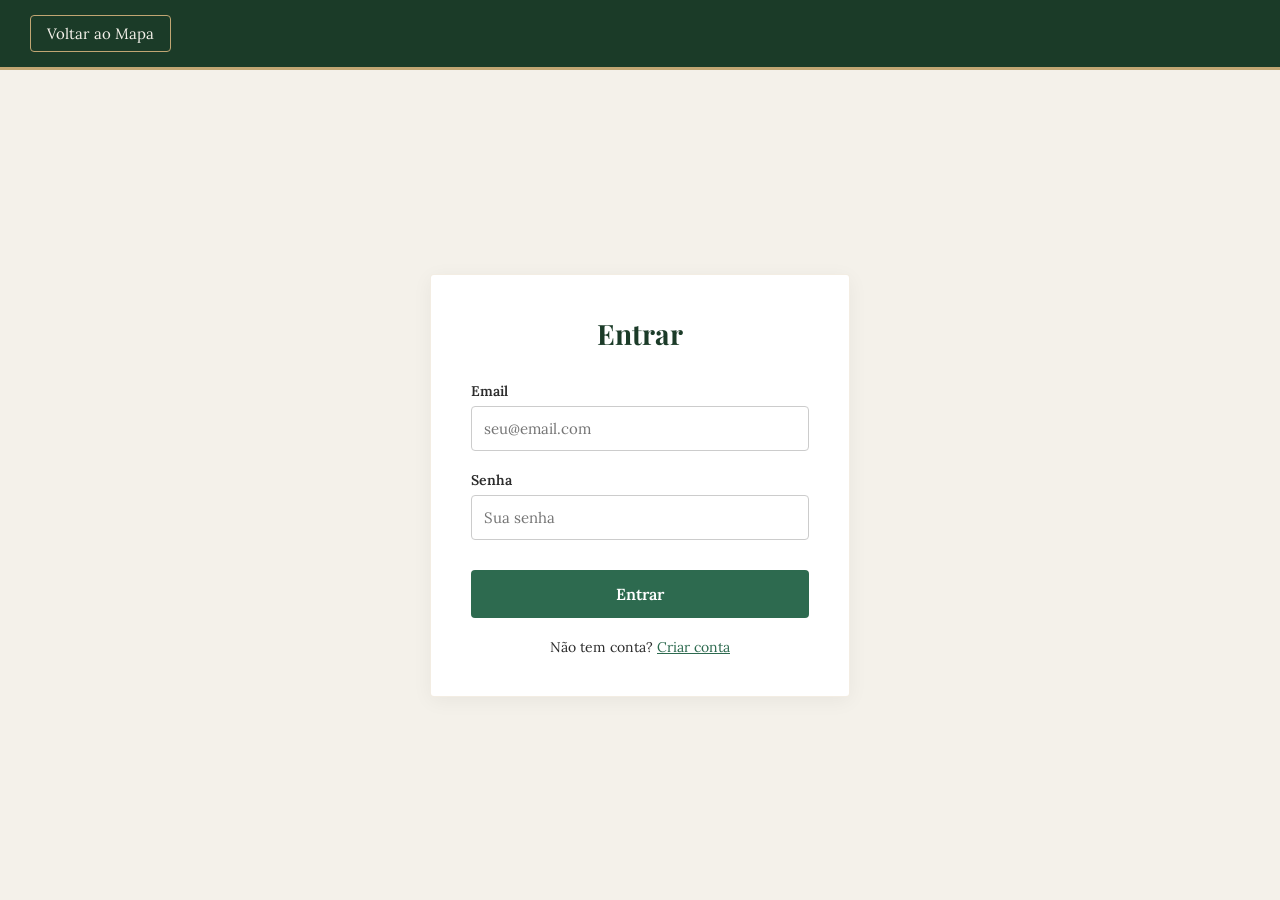
==== login.html @ 4533a6af "Add files via upload" ====
<!DOCTYPE html>
<html lang="pt-BR">
<head>
    <meta charset="UTF-8">
    <meta name="viewport" content="width=device-width, initial-scale=1.0">
    <title>Entrar - Mapa de Árvores</title>
    <link rel="preconnect" href="https://fonts.googleapis.com">
    <link rel="preconnect" href="https://fonts.gstatic.com" crossorigin>
    <link href="https://fonts.googleapis.com/css2?family=Lora:ital,wght@0,400;0,600;1,400&family=Playfair+Display:wght@600;700&display=swap" rel="stylesheet">
    <style>
        :root {
            --verde-profundo: #1b3b28;
            --verde-folha: #2d6a4f;
            --areia: #f4f1ea;
            --dourado: #c1a673;
            --texto: #2c2c2c;
        }

        * { box-sizing: border-box; }

        body {
            font-family: 'Lora', serif;
            background: var(--areia);
            color: var(--texto);
            margin: 0;
            min-height: 100vh;
            display: flex;
            flex-direction: column;
        }

        .navbar {
            height: 70px;
            background: var(--verde-profundo);
            border-bottom: 3px solid var(--dourado);
            display: flex;
            align-items: center;
            padding: 0 30px;
        }

        .voltar {
            color: var(--areia);
            text-decoration: none;
            font-size: 15px;
            padding: 8px 16px;
            border: 1px solid var(--dourado);
            border-radius: 4px;
            font-family: 'Lora', serif;
            transition: all 0.3s ease;
        }

        .voltar:hover { background: var(--dourado); color: var(--verde-profundo); }

        .container {
            flex: 1;
            display: flex;
            align-items: center;
            justify-content: center;
            padding: 40px 20px;
        }

        .card {
            background: white;
            padding: 40px;
            border-radius: 4px;
            box-shadow: 0 4px 20px rgba(0,0,0,0.05);
            border: 1px solid rgba(193, 166, 115, 0.2);
            width: 100%;
            max-width: 420px;
        }

        .card h1 {
            font-family: 'Playfair Display', serif;
            color: var(--verde-profundo);
            font-size: 28px;
            text-align: center;
            margin: 0 0 30px;
        }

        .form-group {
            margin-bottom: 20px;
        }

        .form-group label {
            display: block;
            margin-bottom: 6px;
            font-weight: 600;
            font-size: 14px;
        }

        .form-group input {
            width: 100%;
            padding: 12px;
            border: 1px solid #ccc;
            border-radius: 4px;
            font-family: 'Lora', serif;
            font-size: 15px;
            transition: border-color 0.3s;
        }

        .form-group input:focus {
            outline: none;
            border-color: var(--dourado);
        }

        .btn-acao {
            width: 100%;
            padding: 14px;
            border: none;
            border-radius: 4px;
            cursor: pointer;
            font-size: 16px;
            font-family: 'Lora', serif;
            font-weight: 600;
            transition: 0.3s;
            background: var(--verde-folha);
            color: white;
            margin-top: 10px;
        }

        .btn-acao:hover { background: var(--verde-profundo); }

        .btn-acao:disabled {
            opacity: 0.6;
            cursor: not-allowed;
        }

        .toggle-link {
            text-align: center;
            margin-top: 20px;
            font-size: 14px;
        }

        .toggle-link a {
            color: var(--verde-folha);
            cursor: pointer;
            text-decoration: underline;
        }

        .toggle-link a:hover {
            color: var(--verde-profundo);
        }

        .erro {
            background: #fef2f2;
            color: #b91c1c;
            border: 1px solid #fecaca;
            padding: 10px 14px;
            border-radius: 4px;
            font-size: 14px;
            margin-bottom: 20px;
            display: none;
        }

        .erro.show { display: block; }

        .cadastro-fields {
            display: none;
        }

        .cadastro-fields.show {
            display: block;
        }
    </style>
</head>
<body>
    <nav class="navbar">
        <a href="index.html" class="voltar">Voltar ao Mapa</a>
    </nav>

    <div class="container">
        <div class="card">
            <h1 id="titulo">Entrar</h1>

            <div class="erro" id="erro"></div>

            <form id="formAuth">
                <div class="cadastro-fields" id="cadastroFields">
                    <div class="form-group">
                        <label for="inputNome">Nome</label>
                        <input type="text" id="inputNome" placeholder="Seu nome" autocomplete="name">
                    </div>
                </div>

                <div class="form-group">
                    <label for="inputEmail">Email</label>
                    <input type="email" id="inputEmail" placeholder="seu@email.com" required autocomplete="email">
                </div>

                <div class="form-group">
                    <label for="inputSenha">Senha</label>
                    <input type="password" id="inputSenha" placeholder="Sua senha" required autocomplete="current-password">
                </div>

                <button type="submit" class="btn-acao" id="btnSubmit">Entrar</button>
            </form>

            <div class="toggle-link">
                <span id="toggleTexto">Não tem conta?</span>
                <a id="toggleLink">Criar conta</a>
            </div>
        </div>
    </div>

    <script src="auth.js"></script>
    <script>
        let isCadastro = false;

        const titulo = document.getElementById('titulo');
        const form = document.getElementById('formAuth');
        const btnSubmit = document.getElementById('btnSubmit');
        const erro = document.getElementById('erro');
        const cadastroFields = document.getElementById('cadastroFields');
        const inputNome = document.getElementById('inputNome');
        const inputEmail = document.getElementById('inputEmail');
        const inputSenha = document.getElementById('inputSenha');
        const toggleTexto = document.getElementById('toggleTexto');
        const toggleLink = document.getElementById('toggleLink');

        toggleLink.addEventListener('click', () => {
            isCadastro = !isCadastro;
            if (isCadastro) {
                titulo.textContent = 'Criar Conta';
                btnSubmit.textContent = 'Cadastrar';
                toggleTexto.textContent = 'Já tem conta?';
                toggleLink.textContent = 'Fazer login';
                cadastroFields.classList.add('show');
            } else {
                titulo.textContent = 'Entrar';
                btnSubmit.textContent = 'Entrar';
                toggleTexto.textContent = 'Não tem conta?';
                toggleLink.textContent = 'Criar conta';
                cadastroFields.classList.remove('show');
            }
            erro.classList.remove('show');
        });

        form.addEventListener('submit', async (e) => {
            e.preventDefault();
            erro.classList.remove('show');
            btnSubmit.disabled = true;
            btnSubmit.textContent = isCadastro ? 'Cadastrando...' : 'Entrando...';

            try {
                if (isCadastro) {
                    const nome = inputNome.value.trim();
                    if (!nome) throw new Error('Nome é obrigatório');
                    await register(nome, inputEmail.value, inputSenha.value);
                } else {
                    await login(inputEmail.value, inputSenha.value);
                }
                window.location.href = 'index.html';
            } catch (err) {
                erro.textContent = err.message;
                erro.classList.add('show');
            } finally {
                btnSubmit.disabled = false;
                btnSubmit.textContent = isCadastro ? 'Cadastrar' : 'Entrar';
            }
        });
    </script>
</body>
</html>
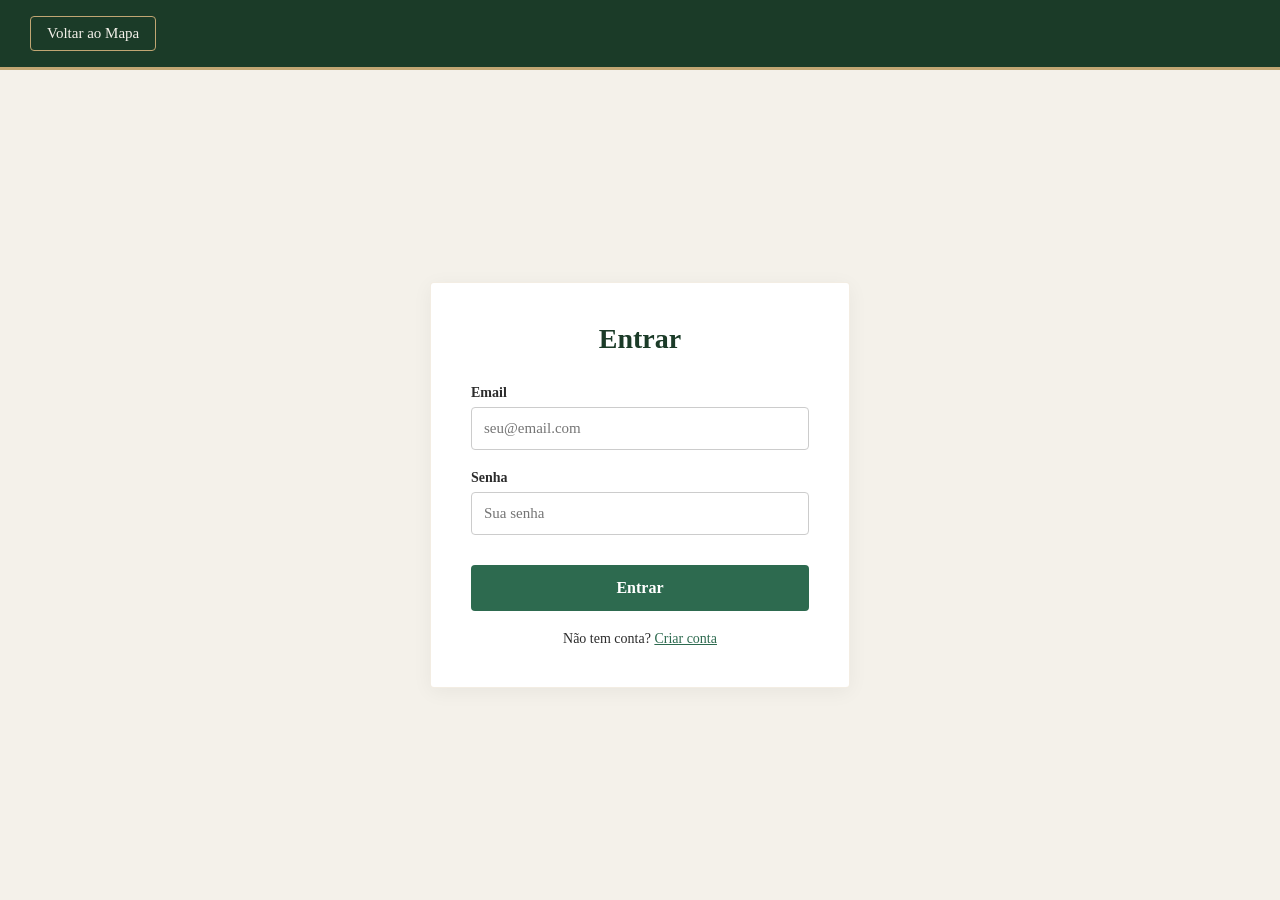
==== commit b08d4eb7: "Update login.html" ====
--- a/login.html
+++ b/login.html
@@ -3,10 +3,14 @@
 <head>
     <meta charset="UTF-8">
     <meta name="viewport" content="width=device-width, initial-scale=1.0">
+    <meta http-equiv="Content-Security-Policy" content="
+        default-src 'self';
+        script-src 'self' 'unsafe-inline';
+        style-src 'self' 'unsafe-inline';
+        connect-src *;
+    ">
     <title>Entrar - Mapa de Árvores</title>
-    <link rel="preconnect" href="https://fonts.googleapis.com">
-    <link rel="preconnect" href="https://fonts.gstatic.com" crossorigin>
-    <link href="https://fonts.googleapis.com/css2?family=Lora:ital,wght@0,400;0,600;1,400&family=Playfair+Display:wght@600;700&display=swap" rel="stylesheet">
+    <link rel="stylesheet" href="fonts/fonts.css">
     <style>
         :root {
             --verde-profundo: #1b3b28;
@@ -160,6 +164,28 @@
         .cadastro-fields.show {
             display: block;
         }
+
+        .consent-group {
+            display: none;
+            margin-bottom: 20px;
+            font-size: 13px;
+            line-height: 1.5;
+        }
+
+        .consent-group.show {
+            display: flex;
+            align-items: flex-start;
+            gap: 8px;
+        }
+
+        .consent-group input {
+            margin-top: 3px;
+            flex-shrink: 0;
+        }
+
+        .consent-group a {
+            color: var(--verde-folha);
+        }
     </style>
 </head>
 <body>
@@ -174,12 +200,20 @@
             <div class="erro" id="erro"></div>
 
             <form id="formAuth">
-                <div class="cadastro-fields" id="cadastroFields">
-                    <div class="form-group">
-                        <label for="inputNome">Nome</label>
-                        <input type="text" id="inputNome" placeholder="Seu nome" autocomplete="name">
+                    <div class="cadastro-fields" id="cadastroFields">
+                        <div class="form-group">
+                            <label for="inputNome">Nome</label>
+                            <input type="text" id="inputNome" placeholder="Seu nome" autocomplete="name">
+                        </div>
+                        <div class="form-group">
+                            <label for="inputDisplayName">Nome de exibição (apelido)</label>
+                            <input type="text" id="inputDisplayName" placeholder="Como você quer aparecer" autocomplete="nickname">
+                        </div>
+                        <div class="consent-group" id="consentGroup">
+                            <input type="checkbox" id="inputConsent">
+                            <label for="inputConsent">Aceito a <a href="privacidade.html" target="_blank">Política de Privacidade</a> e concordo com o tratamento dos meus dados pessoais.</label>
+                        </div>
                     </div>
-                </div>
 
                 <div class="form-group">
                     <label for="inputEmail">Email</label>
@@ -201,6 +235,7 @@
         </div>
     </div>
 
+    <script src="config.js"></script>
     <script src="auth.js"></script>
     <script>
         let isCadastro = false;
@@ -211,10 +246,13 @@
         const erro = document.getElementById('erro');
         const cadastroFields = document.getElementById('cadastroFields');
         const inputNome = document.getElementById('inputNome');
+        const inputDisplayName = document.getElementById('inputDisplayName');
         const inputEmail = document.getElementById('inputEmail');
         const inputSenha = document.getElementById('inputSenha');
         const toggleTexto = document.getElementById('toggleTexto');
         const toggleLink = document.getElementById('toggleLink');
+        const consentGroup = document.getElementById('consentGroup');
+        const inputConsent = document.getElementById('inputConsent');
 
         toggleLink.addEventListener('click', () => {
             isCadastro = !isCadastro;
@@ -224,12 +262,16 @@
                 toggleTexto.textContent = 'Já tem conta?';
                 toggleLink.textContent = 'Fazer login';
                 cadastroFields.classList.add('show');
+                consentGroup.classList.add('show');
+                inputSenha.autocomplete = 'new-password';
             } else {
                 titulo.textContent = 'Entrar';
                 btnSubmit.textContent = 'Entrar';
                 toggleTexto.textContent = 'Não tem conta?';
                 toggleLink.textContent = 'Criar conta';
                 cadastroFields.classList.remove('show');
+                consentGroup.classList.remove('show');
+                inputSenha.autocomplete = 'current-password';
             }
             erro.classList.remove('show');
         });
@@ -244,7 +286,8 @@
                 if (isCadastro) {
                     const nome = inputNome.value.trim();
                     if (!nome) throw new Error('Nome é obrigatório');
-                    await register(nome, inputEmail.value, inputSenha.value);
+                    if (!inputConsent.checked) throw new Error('Você precisa aceitar a Política de Privacidade');
+                    await register(nome, inputDisplayName.value.trim(), inputEmail.value, inputSenha.value);
                 } else {
                     await login(inputEmail.value, inputSenha.value);
                 }
